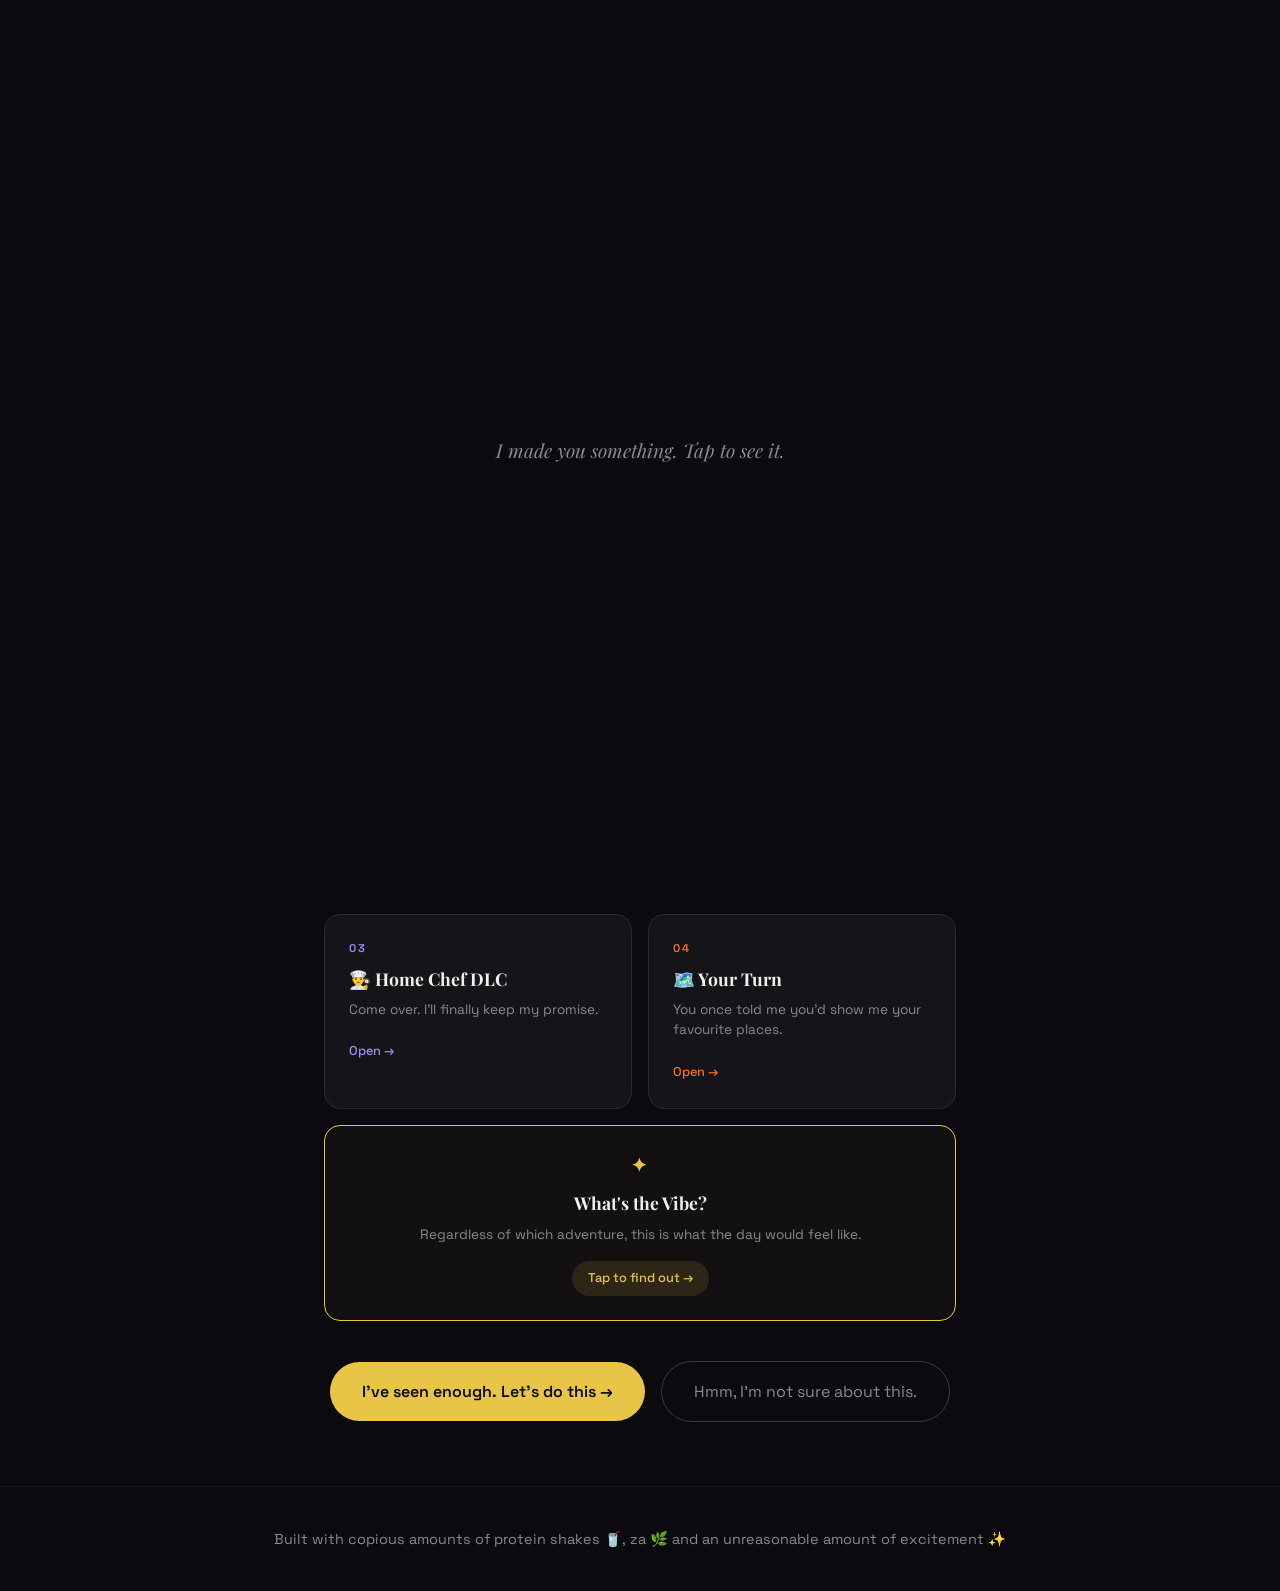
==== index.html @ d559ae9f "IDE changes" ====
<!DOCTYPE html>
<html lang="en">
<head>
    <meta charset="UTF-8">
    <meta name="viewport" content="width=device-width, initial-scale=1.0">
    <title>A Hangout proposal</title>
    <meta property="og:title" content="I made you something.">
    <meta property="og:description" content="Tap to see it.">
    <meta property="og:image" content="https://lets-hangout-mritts.netlify.app/images/gthumbs.png">
    <meta property="og:url" content="https://lets-hangout-mritts.netlify.app">
    <meta property="og:type" content="website">
    <meta name="twitter:card" content="summary_large_image">
    <meta name="twitter:image" content="https://lets-hangout-mritts.netlify.app/images/gthumbs.png">
    <link rel="preconnect" href="https://fonts.googleapis.com">
    <link rel="preconnect" href="https://fonts.gstatic.com" crossorigin>
    <link href="https://fonts.googleapis.com/css2?family=Space+Grotesk:wght@300;400;500;600;700&family=Playfair+Display:ital,wght@0,400;0,600;1,400&family=Caveat:wght@400;500&display=swap" rel="stylesheet">
    <link rel="stylesheet" href="style.css">
</head>
<body>

    <!-- SPLASH (unlocks audio) -->
    <div class="splash" id="splash" onclick="enterSite()">
        <p class="splash-text">I made you something. Tap to see it.</p>
    </div>

    <!-- VINYL SMALL (shows on inner pages) -->
    <div class="vinyl-small" id="vinylSmall">
        <div class="vinyl vinyl-sm" id="vinylSm">
            <div class="vinyl-cover"><img src="images/vinyl2.jpg" alt="Cover"></div>
            <div class="vinyl-hole"></div>
        </div>
        <button class="music-toggle music-toggle-sm" id="musicToggleSm" aria-label="Toggle music">
            <span class="music-icon-sm">♪</span>
        </button>
    </div>

    <!-- AUDIO -->
    <audio id="bgMusic" loop>
        <source src="music/TV_Girl_-_Birds_Don_t_Sing_(mp3.pm).mp3" type="audio/mpeg">
    </audio>

    <!-- HOME PAGE -->
    <section id="home" class="page active">
        <div class="container">
            <div class="vinyl-hero">
                <div class="vinyl vinyl-lg" id="vinylLg">
                    <div class="vinyl-cover"><img src="images/vinyl2.jpg" alt="Cover"></div>
                    <div class="vinyl-hole"></div>
                </div>
                <button class="music-toggle" id="musicToggle" aria-label="Toggle music">
                    <span class="music-icon">♪</span>
                </button>
                <div class="pause-hint">
                    <svg class="pause-hint-arrow" width="28" height="16" viewBox="0 0 28 16" fill="none">
                        <path d="M26 8C20 8 14 6 8 4C5 3 3 2 2 2" stroke="#e8c547" stroke-width="1.2" stroke-linecap="round" fill="none"/>
                        <path d="M5 1L2 2L4 4.5" stroke="#e8c547" stroke-width="1.2" stroke-linecap="round" fill="none"/>
                    </svg>
                    <span class="pause-hint-text">pause</span>
                </div>
            </div>
            <div class="now-playing">
                <span class="song-name">Birds Don't Sing</span>
                <span class="artist-name">TV Girl</span>
            </div>

            <div class="hero-block">
                <p class="greeting">Hi Mritts, 🌷</p>
                <h1 class="hero-title">So... I built you a website instead of<br>sending "wanna hang out?" like a sneaky link.</h1>
                <p class="aside">The backend is AI slop. The frontend(content), however, is engineered by me!</p>
            </div>

            <div class="pick-adventure-wrapper">
                <h2 class="section-title pick-adventure">Pick Your Adventure...</h2>
            </div>

            <div class="cards-grid">
                <div class="card card-1" onclick="showPage('plan1')">
                    <span class="card-number">01</span>
                    <h3 class="card-title">🚗 Road Trip.exe</h3>
                    <p class="card-preview">I'll come pick you up. We disappear from Bangalore for a few hours.</p>
                    <span class="card-cta">Open →</span>
                </div>
                <div class="card card-2" onclick="showPage('plan2')">
                    <span class="card-number">02</span>
                    <h3 class="card-title">🎬 Anthony Bourdain Appreciation Society</h3>
                    <p class="card-preview">I'll introduce you to one of my favourite humans.</p>
                    <span class="card-cta">Open →</span>
                </div>
                <div class="card card-3" onclick="showPage('plan4')">
                    <span class="card-number">03</span>
                    <h3 class="card-title">👨‍🍳 Home Chef DLC</h3>
                    <p class="card-preview">Come over. I'll finally keep my promise.</p>
                    <span class="card-cta">Open →</span>
                </div>
                <div class="card card-4" onclick="showPage('plan3')">
                    <span class="card-number">04</span>
                    <h3 class="card-title">🗺️ Your Turn</h3>
                    <p class="card-preview">You once told me you'd show me your favourite places.</p>
                    <span class="card-cta">Open →</span>
                </div>
                <div class="card card-vibe" onclick="showPage('vibe')">
                    <span class="card-number">✦</span>
                    <h3 class="card-title">What's the Vibe?</h3>
                    <p class="card-preview">Regardless of which adventure, this is what the day would feel like.</p>
                    <span class="card-cta vibe-cta">Tap to find out →</span>
                </div>
            </div>

            <div class="plans-footer">
                <div class="btn-primary" onclick="showPage('final')">I've seen enough. Let's do this →</div>
                <div class="btn-secondary" onclick="showPage('decline')">Hmm, I'm not sure about this.</div>
            </div>
        </div>
    </section>

    <!-- PLAN 1: ROAD TRIP -->
    <section id="plan1" class="page plan-detail theme-road">
        <div class="container">
            <span class="plan-number">Option 01</span>
            <h2 class="plan-title">Road Trip.exe</h2>
            <div class="plan-hero-img">
                <img src="images/options/roadtrip.avif" alt="Road trip vibes">
            </div>
            <div class="plan-content">
                <h4>The Agenda</h4>
                <p class="plan-lead">I'll come pick you up either by a car or bike (your choice) 🏍️</p>
                <p>We disappear from Bangalore for a few hours, find an unnecessarily beautiful road, eat somewhere we've never been, chase a sunset 🌅, probably get lost once, and pretend that was part of the plan.</p>
                
                <h4>Possible Destinations</h4>
                <ul class="destinations">
                    <li>⛰️ Skandagiri foothills</li>
                    <li>🏔️ Kaiwara Hills</li>
                    <li>💧 Chunchi Falls</li>
                    <li>🌄 Savandurga viewpoints</li>
                    <li>🪨 Antaragange</li>
                    <li>🌳 BR Hills (longer drive)</li>
                    <li>🛤️ Mekedatu side roads <span class="note">(depending on conditions)</span></li>
                </ul>

                <div class="objective">
                    <h4>Objective</h4>
                    <p>Less planning.<br>Windows down, you be the DJ🎵. Make me listen a song and tell me why do you like it.</p>
                </div>
            </div>
            <div class="plan-actions">
                <div class="btn-primary" onclick="goBack()">← Back to plans</div>
                <div class="btn-primary" onclick="selectOption('plan1')">This one sounds good →</div>
            </div>
        </div>
    </section>

    <!-- PLAN 2: BOURDAIN -->
    <section id="plan2" class="page plan-detail theme-bourdain">
        <div class="container">
            <span class="plan-number">Option 02</span>
            <h2 class="plan-title">Anthony Bourdain Appreciation Society</h2>
            <div class="plan-hero-img img-bottom">
                <img src="images/options/tony.jpeg" alt="Anthony Bourdain">
            </div>
            <div class="plan-content">
                <h4>The Agenda</h4>
                <p class="plan-lead">I'll introduce you to one of my favourite humans. 📺</p>
                <p>We'll watch Tony together, I'll probably mansplain why Anthony Bourdain changed the way I think about travel, food and people, and afterwards we'll continue the conversation over lunch.</p>
                <p>If you're feeling adventurous, we attempt the greatest Indiranagar beer run. 🍺</p>
                <p>If beer isn't your thing, coffee works. ☕</p>

                <div class="objective">
                    <h4>Objective</h4>
                    <p>Let's write a letterbox review after watching the movie. 🤝</p>
                </div>
            </div>
            <div class="plan-actions">
                <div class="btn-primary" onclick="goBack()">← Back to plans</div>
                <div class="btn-primary" onclick="selectOption('plan2')">This one sounds good →</div>
            </div>
        </div>
    </section>

    <!-- PLAN 3: YOUR TURN -->
    <section id="plan3" class="page plan-detail theme-yourturn">
        <div class="container">
            <span class="plan-number">Option 04</span>
            <h2 class="plan-title">Your Turn</h2>
            <div class="plan-content">
                <h4>The Agenda</h4>
                <p class="plan-lead">You once told me you'd show me your favourite places.</p>
                <ul class="destinations">
                    <li>🌊 Hesaraghatta lake, I'd love to explore it with you!</li>
                    <li>🥞 Jayanagar, the breakfast place you mentioned which I forgot...</li>
                    <li>🏪 Malleswaram niche places?</li>
                    <li>🍛 JP Nagar food scenes!</li>
                </ul>
                <p>I'm holding you to that promise.</p>

                <h4>Bonus Objective 👗</h4>
                <p>We walk into random clothing stores and pick one outfit for each other 👕👗.</p>
                <div class="objective">
                    <h4>Objective</h4>
                    <p>Yours to decide. 🫵</p>
                </div>
            </div>
            <div class="plan-actions">
                <div class="btn-primary" onclick="goBack()">← Back to plans</div>
                <div class="btn-primary" onclick="selectOption('plan3')">This one sounds good →</div>
            </div>
        </div>
    </section>

    <!-- PLAN 4: HOME CHEF -->
    <section id="plan4" class="page plan-detail theme-homechef">
        <div class="container">
            <span class="plan-number">Option 03</span>
            <h2 class="plan-title">Home Chef DLC</h2>
            <div class="plan-content">
                <h4>The Agenda</h4>
                <p class="plan-lead">Come over. 🏠</p>
                <p>I'll finally keep my promise and cook you a fish dish, obviously Bengali style. 🐟</p>
                <div class="plan-inline-img">
                    <img src="images/options/home chef.jpg" alt="Home cooking vibes">
                </div>
                <p>We can:</p>
                <ul class="destinations">
                    <li>📱 Watch YouTube together</li>
                    <li>🎬 Watch a movie</li>
                    <li>🚶 Go for a walk around Indiranagar</li>
                    <li>🛋️ Or do absolutely nothing</li>
                </ul>
                <p>Somehow doing nothing is nicer too.</p>

                <div class="objective">
                    <h4>Objective</h4>
                    <p>Good food.<br>Zero pressure.</p>
                </div>
            </div>
            <div class="plan-actions">
                <div class="btn-primary" onclick="goBack()">← Back to plans</div>
                <div class="btn-primary" onclick="selectOption('plan4')">This one sounds good →</div>
            </div>
        </div>
    </section>

    <!-- VIBE PAGE -->
    <section id="vibe" class="page plan-detail theme-vibe">
        <div class="container">
            <span class="plan-number">✦</span>
            <h2 class="plan-title">What's the Vibe?</h2>
            <div class="plan-content">
                <p class="plan-lead">Regardless of which adventure, this is what the day would feel like.</p>
                
                <ul class="vibe-list">
                    <li>Sitting quietly in a park without feeling the need to constantly talk.</li>
                    <li>Nudging each other's shoes while sitting on a bench.
                        <div class="vibe-img"><img src="images/vibes/feet nudging.jpg" alt="Nudging shoes"></div>
                    </li>
                    <li>Taking cute photos together.
                        <div class="vibe-img"><img src="images/vibes/cute pic.jpg" alt="Candid moments"></div>
                    </li>
                    <li>Catching up on everything we've missed.</li>
                    <li>Petting random cats and dogs we meet on the street.
                        <div class="vibe-img"><img src="images/vibes/cat.jpg" alt="Ginger cat"></div>
                    </li>
                    <li>Going into random bookstores or record stores "just for five minutes" and staying longer.</li>
                    <li>You can talk to me about your dissertation.</li>
                    <li>You get flowers for sure!
                        <div class="vibe-img"><img src="images/vibes/flowers.jpg" alt="Flowers"></div>
                    </li>
                </ul>
            </div>
            <div class="plan-actions">
                <div class="btn-primary" onclick="goBack()">← Back to plans</div>
                <div class="btn-primary" onclick="showPage('final')">I'm ready to decide →</div>
            </div>
        </div>
    </section>

    <!-- FINAL CTA -->
    <section id="final" class="page">
        <div class="container center-content">
            <h2 class="section-title">So... what do you say?</h2>
            <div class="final-buttons">
                <div class="btn-primary btn-accept" onclick="showPage('accept')">I'm in.</div>
                <div class="btn-secondary" onclick="showPage('decline')">Hmm... not sure.</div>
            </div>
            <div class="btn-back-link" onclick="goBack()">← Back to plans</div>
        </div>
    </section>

    <!-- ACCEPT PAGE -->
    <section id="accept" class="page">
        <div class="container center-content">
            <div class="accept-animation">
                <span class="confetti-emoji">🎉</span>
            </div>
            <h2 class="accept-title" id="acceptTitle">You just made my week.</h2>
            <div class="accept-body">
                <p id="acceptIntro">Personally, I'd be super happy to just share a chai and sutta break with you. But since we're here...</p>
                <div class="accept-img" id="acceptImg" style="display:none;">
                    <img id="acceptImgSrc" src="" alt="">
                </div>
                
                <div class="dropdown-wrapper" id="dropdownWrapper">
                    <label for="planSelect" class="dropdown-label">Pick the one that excites you most:</label>
                    <select id="planSelect" class="plan-dropdown">
                        <option value="" disabled selected>Choose an adventure...</option>
                        <option value="plan1">Road Trip.exe</option>
                        <option value="plan2">Anthony Bourdain Appreciation Society</option>
                        <option value="plan3">Your Turn</option>
                        <option value="plan4">Home Chef DLC</option>
                    </select>
                </div>

                <div class="accept-confirm" id="acceptConfirm" style="display:none;">
                    <p>Now just send me a message wherever you're comfortable: Instagram, WhatsApp, carrier pigeon, anything works.</p>
                    <a href="#" id="waBtn" class="btn-whatsapp" style="display:none;" target="_blank"><svg width="18" height="18" viewBox="0 0 24 24" fill="white" style="vertical-align: middle; margin-right: 6px;"><path d="M17.472 14.382c-.297-.149-1.758-.867-2.03-.967-.273-.099-.471-.148-.67.15-.197.297-.767.966-.94 1.164-.173.199-.347.223-.644.075-.297-.15-1.255-.463-2.39-1.475-.883-.788-1.48-1.761-1.653-2.059-.173-.297-.018-.458.13-.606.134-.133.298-.347.446-.52.149-.174.198-.298.298-.497.099-.198.05-.371-.025-.52-.075-.149-.669-1.612-.916-2.207-.242-.579-.487-.5-.669-.51-.173-.008-.371-.01-.57-.01-.198 0-.52.074-.792.372-.272.297-1.04 1.016-1.04 2.479 0 1.462 1.065 2.875 1.213 3.074.149.198 2.096 3.2 5.077 4.487.709.306 1.262.489 1.694.625.712.227 1.36.195 1.871.118.571-.085 1.758-.719 2.006-1.413.248-.694.248-1.289.173-1.413-.074-.124-.272-.198-.57-.347m-5.421 7.403h-.004a9.87 9.87 0 01-5.031-1.378l-.361-.214-3.741.982.998-3.648-.235-.374a9.86 9.86 0 01-1.51-5.26c.001-5.45 4.436-9.884 9.888-9.884 2.64 0 5.122 1.03 6.988 2.898a9.825 9.825 0 012.893 6.994c-.003 5.45-4.437 9.884-9.885 9.884m8.413-18.297A11.815 11.815 0 0012.05 0C5.495 0 .16 5.335.157 11.892c0 2.096.547 4.142 1.588 5.945L.057 24l6.305-1.654a11.882 11.882 0 005.683 1.448h.005c6.554 0 11.89-5.335 11.893-11.893a11.821 11.821 0 00-3.48-8.413z"/></svg>Send me a message →</a>
                    <p class="date-note">Available for you anytime, anywhere 🫶 — except August 14–24... future me will be outside the country in between rice fields and mountains. 🌾⛰️</p>
                </div>
            </div>
            <div class="btn-back-link" id="backBtn" onclick="goBack()">← Back</div>
        </div>
    </section>

    <!-- DECLINE PAGE -->
    <section id="decline" class="page">
        <div class="container center-content">
            <h2 class="decline-title">Wait...</h2>
            <p class="decline-subtitle">Are you absolutely sure 🥹👉🏽👈🏽 ?</p>
            
            <p class="decline-text">This is who you are saying "no" to, btw. 🥺</p>
            
            <p class="decline-arrow">↓</p>
            
            <div class="baby-photo-placeholder">
                <div class="photo-frame">
                    <img src="images/personal/IMG_20260806_191022_727.jpg" alt="Little Kavin">
                </div>
            </div>
            
            <p class="decline-text">He'd be mildly disappointed.</p>
            
            <div class="btn-primary" onclick="goBack()" style="margin-top: 1.5rem;">Maybe I clicked the wrong button</div>
        </div>
    </section>

    <!-- FOOTER -->
    <footer class="site-footer">
        <p>Built with copious amounts of protein shakes 🥤, za 🌿 and an unreasonable amount of excitement ✨</p>
    </footer>

    <script src="script.js"></script>
</body>
</html>
---- style.css ----
/* ===== RESET & BASE ===== */
*, *::before, *::after {
    margin: 0;
    padding: 0;
    box-sizing: border-box;
}

:root {
    --bg: #0a0a0f;
    --bg-card: #141419;
    --bg-card-hover: #1c1c24;
    --text: #f0efe9;
    --text-muted: #8a8a8a;
    --accent: #e8c547;
    --accent-soft: #e8c54720;
    --accept-green: #4ecdc4;
    --decline-red: #ff6b6b;
    --radius: 16px;
    --radius-sm: 8px;
    --transition: 0.3s cubic-bezier(0.4, 0, 0.2, 1);
    --font-body: 'Space Grotesk', sans-serif;
    --font-display: 'Playfair Display', serif;
}

html {
    scroll-behavior: smooth;
}

body {
    font-family: var(--font-body);
    background: var(--bg);
    color: var(--text);
    line-height: 1.7;
    overflow-x: hidden;
    min-height: 100vh;
}

/* ===== SPLASH SCREEN ===== */
.splash {
    position: fixed;
    inset: 0;
    background: var(--bg);
    z-index: 99999;
    display: flex;
    align-items: center;
    justify-content: center;
    cursor: pointer;
    transition: opacity 0.5s ease;
}

.splash.hidden {
    opacity: 0;
    pointer-events: none;
}

.splash-text {
    font-family: var(--font-display);
    font-size: 1.2rem;
    color: var(--text-muted);
    font-style: italic;
    animation: pulse 2s ease-in-out infinite;
}

@keyframes pulse {
    0%, 100% { opacity: 0.5; }
    50% { opacity: 1; }
}

/* ===== LAYOUT ===== */
.container {
    max-width: 680px;
    margin: 0 auto;
    padding: 2rem 1.5rem;
}

.center-content {
    display: flex;
    flex-direction: column;
    align-items: center;
    justify-content: center;
    text-align: center;
    min-height: 85vh;
}

/* ===== PAGES ===== */
.page {
    display: none;
    animation: fadeIn 0.4s ease;
}

.page.active {
    display: block;
}

@keyframes fadeIn {
    from { opacity: 0; transform: translateY(16px); }
    to { opacity: 1; transform: translateY(0); }
}

/* ===== VINYL — LARGE (hero) ===== */
.vinyl-hero {
    position: relative;
    display: flex;
    align-items: center;
    justify-content: center;
    margin-bottom: 0.2rem;
    padding-top: 2rem;
}

.vinyl {
    border-radius: 50%;
    position: relative;
    animation: spin 8s linear infinite;
    display: flex;
    align-items: center;
    justify-content: center;
    overflow: hidden;
    background: radial-gradient(
        circle,
        #111 0%,
        #1a1a1a 20%,
        #222 21%,
        #1a1a1a 22%,
        #222 40%,
        #1a1a1a 41%,
        #222 42%,
        transparent 43%
    );
}

/* Vinyl grooves overlay */
.vinyl::before {
    content: '';
    position: absolute;
    inset: 0;
    border-radius: 50%;
    background: repeating-radial-gradient(
        circle at center,
        transparent 0px,
        transparent 2px,
        rgba(255,255,255,0.03) 3px,
        transparent 4px
    );
    z-index: 3;
    pointer-events: none;
}

/* Shine/reflection */
.vinyl::after {
    content: '';
    position: absolute;
    inset: 0;
    border-radius: 50%;
    background: linear-gradient(
        135deg,
        rgba(255,255,255,0.08) 0%,
        transparent 40%,
        transparent 60%,
        rgba(255,255,255,0.05) 100%
    );
    z-index: 4;
    pointer-events: none;
}

.vinyl-cover {
    position: absolute;
    top: 50%;
    left: 50%;
    transform: translate(-50%, -50%);
    border-radius: 50%;
    overflow: hidden;
    z-index: 2;
}

.vinyl-cover img {
    width: 100%;
    height: 100%;
    object-fit: cover;
}

/* Center hole */
.vinyl-hole {
    width: 12px;
    height: 12px;
    border-radius: 50%;
    background: var(--bg);
    z-index: 5;
    position: relative;
    border: 2px solid #333;
}

/* Large vinyl */
.vinyl-lg {
    width: 140px;
    height: 140px;
    box-shadow: 
        0 0 0 3px #1a1a1a,
        0 0 30px rgba(0,0,0,0.5),
        0 0 60px rgba(232, 197, 71, 0.05);
}

.vinyl-lg .vinyl-cover {
    width: 60%;
    height: 60%;
}

.vinyl-lg .vinyl-hole {
    width: 14px;
    height: 14px;
}

.vinyl-text {
    font-size: 0.5rem;
    font-weight: 700;
    color: var(--bg);
    letter-spacing: 1px;
}

.vinyl.paused {
    animation-play-state: paused;
}

@keyframes spin {
    from { transform: rotate(0deg); }
    to { transform: rotate(360deg); }
}

.music-toggle {
    position: absolute;
    bottom: 0;
    right: calc(50% - 85px);
    width: 36px;
    height: 36px;
    border-radius: 50%;
    background: var(--bg-card);
    border: 2px solid var(--accent);
    color: var(--accent);
    font-size: 0.9rem;
    cursor: pointer;
    transition: var(--transition);
    display: flex;
    align-items: center;
    justify-content: center;
}

.music-toggle:hover {
    background: var(--accent);
    color: var(--bg);
    transform: scale(1.1);
}

/* ===== PAUSE HINT (curvy arrow) ===== */
.pause-hint {
    position: absolute;
    bottom: -10px;
    right: calc(50% - 148px);
    display: flex;
    align-items: center;
    gap: 3px;
    transform: scale(1.15);
}

.pause-hint-arrow {
    opacity: 0.7;
    transform: rotate(10deg);
}

.pause-hint-text {
    font-family: 'Caveat', cursive;
    font-size: 0.9rem;
    color: var(--accent);
    opacity: 0.7;
}

/* ===== NOW PLAYING ===== */
.now-playing {
    text-align: center;
    margin-top: 0.3rem;
    margin-bottom: 1.5rem;
}

.now-playing .song-name {
    font-size: 0.8rem;
    color: var(--text);
    font-weight: 500;
}

.now-playing .artist-name {
    font-size: 0.8rem;
    color: var(--text-muted);
}

.now-playing .song-name::after {
    content: ' · ';
    color: var(--text-muted);
}

/* ===== VINYL — SMALL (inner pages) ===== */
.vinyl-small {
    position: fixed;
    top: 1rem;
    right: 1rem;
    z-index: 10000;
    display: none;
    align-items: center;
    gap: 0.5rem;
}

.vinyl-small.visible {
    display: flex;
}

.vinyl-sm {
    width: 44px;
    height: 44px;
}

.vinyl-sm .vinyl-cover {
    width: 55%;
    height: 55%;
}

.vinyl-sm .vinyl-hole {
    width: 8px;
    height: 8px;
}

.vinyl-text-sm {
    font-size: 0.22rem;
}

.music-toggle-sm {
    width: 32px;
    height: 32px;
    border-radius: 50%;
    background: var(--bg-card);
    border: 2px solid var(--accent);
    color: var(--accent);
    font-size: 0.85rem;
    cursor: pointer;
    transition: var(--transition);
    display: flex;
    align-items: center;
    justify-content: center;
}

.music-toggle-sm:hover {
    background: var(--accent);
    color: var(--bg);
    transform: scale(1.1);
}

/* ===== HERO BLOCK ===== */
.hero-block {
    text-align: center;
    padding-bottom: 2.5rem;
}

.greeting {
    font-family: var(--font-display);
    font-size: clamp(1.8rem, 5vw, 2.5rem);
    font-style: italic;
    color: var(--accent);
    margin-bottom: 1.5rem;
}

.hero-title {
    font-family: var(--font-display);
    font-size: clamp(1.4rem, 5vw, 2.2rem);
    font-weight: 400;
    line-height: 1.4;
    margin-bottom: 1.5rem;
    color: var(--text);
}

.aside {
    color: var(--text-muted);
    font-size: 0.95rem;
    font-style: italic;
    line-height: 1.6;
}

/* ===== "PICK YOUR ADVENTURE" ===== */
.pick-adventure-wrapper {
    text-align: center;
    margin-bottom: 2rem;
}

.pick-adventure {
    font-family: var(--font-display);
    font-size: clamp(1.6rem, 4vw, 2.2rem);
    text-align: center;
    color: var(--accent);
    margin-bottom: 0;
}

/* ===== CARDS ===== */
.cards-grid {
    display: grid;
    grid-template-columns: 1fr 1fr;
    gap: 1rem;
}

.card {
    background: var(--bg-card);
    border: 1px solid #2a2a35;
    border-radius: var(--radius);
    padding: 1.5rem;
    cursor: pointer;
    transition: var(--transition);
    position: relative;
    overflow: hidden;
    text-decoration: none;
    color: var(--text);
    display: block;
}

.card::before {
    content: '';
    position: absolute;
    top: 0;
    left: 0;
    width: 100%;
    height: 3px;
    transform: scaleX(0);
    transform-origin: left;
    transition: transform 0.4s ease;
}

.card:hover {
    transform: translateY(-3px);
    box-shadow: 0 16px 32px rgba(0, 0, 0, 0.3);
}

.card:hover::before {
    transform: scaleX(1);
}

/* Card color themes */
.card-1::before { background: #ff6b6b; }
.card-1:hover { border-color: #ff6b6b; }
.card-1 .card-number, .card-1 .card-cta { color: #ff6b6b; }

.card-2::before { background: #4ecdc4; }
.card-2:hover { border-color: #4ecdc4; }
.card-2 .card-number, .card-2 .card-cta { color: #4ecdc4; }

.card-3::before { background: #a78bfa; }
.card-3:hover { border-color: #a78bfa; }
.card-3 .card-number, .card-3 .card-cta { color: #a78bfa; }

.card-4::before { background: #f97316; }
.card-4:hover { border-color: #f97316; }
.card-4 .card-number, .card-4 .card-cta { color: #f97316; }

.card-vibe {
    grid-column: 1 / -1;
    text-align: center;
    border: 1.5px solid var(--accent);
    background: rgba(232, 197, 71, 0.03);
}
.card-vibe::before { background: var(--accent); }
.card-vibe:hover { border-color: var(--accent); background: rgba(232, 197, 71, 0.07); }
.card-vibe .card-number { font-size: 1.2rem; color: var(--accent); }
.card-vibe .card-cta { color: var(--accent); }

.vibe-cta {
    display: inline-block;
    background: rgba(232, 197, 71, 0.12);
    padding: 0.4rem 1rem;
    border-radius: 20px;
    font-weight: 500;
    animation: vibeNudge 2s ease-in-out infinite;
}

@keyframes vibeNudge {
    0%, 100% { transform: translateX(0); }
    50% { transform: translateX(4px); }
}

.card-number {
    font-size: 0.7rem;
    font-weight: 600;
    letter-spacing: 2px;
    text-transform: uppercase;
    margin-bottom: 0.6rem;
    display: block;
}

.card-title {
    font-family: var(--font-display);
    font-size: 1.1rem;
    margin-bottom: 0.6rem;
    line-height: 1.3;
}

.card-preview {
    font-size: 0.85rem;
    color: var(--text-muted);
    margin-bottom: 1rem;
    line-height: 1.5;
}

.card-cta {
    font-size: 0.8rem;
    font-weight: 500;
    transition: var(--transition);
}

.card:hover .card-cta {
    letter-spacing: 1px;
}

/* ===== PLANS FOOTER ===== */
.plans-footer {
    display: flex;
    align-items: center;
    justify-content: center;
    gap: 1rem;
    margin-top: 2.5rem;
    flex-wrap: wrap;
}

/* ===== BUTTONS ===== */
.btn-primary {
    background: var(--accent);
    color: var(--bg);
    border: none;
    padding: 1rem 2rem;
    border-radius: 50px;
    font-family: var(--font-body);
    font-size: 1rem;
    font-weight: 600;
    cursor: pointer;
    transition: var(--transition);
    white-space: nowrap;
    text-decoration: none;
    display: inline-block;
}

.btn-primary:hover {
    transform: translateY(-2px);
    box-shadow: 0 10px 30px rgba(232, 197, 71, 0.25);
}

.btn-secondary {
    background: transparent;
    color: var(--text-muted);
    border: 1px solid #3a3a45;
    padding: 1rem 2rem;
    border-radius: 50px;
    font-family: var(--font-body);
    font-size: 1rem;
    cursor: pointer;
    transition: var(--transition);
    white-space: nowrap;
    text-decoration: none;
    display: inline-block;
}

.btn-secondary:hover {
    border-color: var(--text);
    color: var(--text);
}

.btn-accept {
    background: var(--accept-green);
}

.btn-accept:hover {
    box-shadow: 0 10px 30px rgba(78, 205, 196, 0.25);
}

.btn-back-link {
    background: none;
    border: none;
    color: var(--text-muted);
    font-family: var(--font-body);
    font-size: 0.9rem;
    cursor: pointer;
    margin-top: 2rem;
    transition: var(--transition);
    text-decoration: none;
    display: inline-block;
}

.btn-back-link:hover {
    color: var(--accent);
}

/* ===== PLAN DETAIL PAGES ===== */
.plan-detail {
    min-height: 100vh;
    padding: 2rem 0;
}

.plan-detail .container {
    padding-top: 3rem;
    padding-bottom: 4rem;
}

.plan-hero-img {
    width: 100%;
    height: 200px;
    border-radius: var(--radius);
    overflow: hidden;
    margin-bottom: 2rem;
}

.plan-hero-img img {
    width: 100%;
    height: 100%;
    object-fit: cover;
}

.plan-hero-img.img-bottom img {
    object-position: bottom;
}

.plan-hero-img.img-portrait {
    height: 360px;
    max-width: 260px;
    margin-left: auto;
    margin-right: auto;
}

/* ===== PLAN INLINE IMAGE (square, between text) ===== */
.plan-inline-img {
    width: 220px;
    height: 220px;
    border-radius: var(--radius);
    overflow: hidden;
    margin: 1.5rem 0;
}

.plan-inline-img img {
    width: 100%;
    height: 100%;
    object-fit: cover;
}

/* ===== VIBE INLINE IMAGES ===== */
.vibe-img {
    margin-top: 0.8rem;
    border-radius: var(--radius-sm);
    overflow: hidden;
    width: 180px;
    height: 180px;
}

.vibe-img img {
    width: 100%;
    height: 100%;
    object-fit: cover;
    border-radius: var(--radius-sm);
    display: block;
}

.plan-number {
    font-size: 0.8rem;
    font-weight: 600;
    letter-spacing: 3px;
    text-transform: uppercase;
    display: block;
    margin-bottom: 0.8rem;
}

.plan-title {
    font-family: var(--font-display);
    font-size: clamp(1.6rem, 4vw, 2.5rem);
    margin-bottom: 2rem;
    line-height: 1.2;
}

.plan-content {
    margin-bottom: 2.5rem;
}

.plan-content p {
    margin-bottom: 1.1rem;
    font-size: 1rem;
}

.plan-lead {
    font-size: 1.1rem !important;
    font-weight: 500;
}

.plan-content h4 {
    font-size: 0.8rem;
    text-transform: uppercase;
    letter-spacing: 2px;
    margin-top: 2rem;
    margin-bottom: 1rem;
}

/* Plan theme colors */
.theme-road .plan-number,
.theme-road .plan-lead,
.theme-road .plan-content h4,
.theme-road .objective { border-left-color: #ff6b6b; }
.theme-road .plan-number { color: #ff6b6b; }
.theme-road .plan-lead { color: #ff6b6b; }
.theme-road .plan-content h4 { color: #ff6b6b; }
.theme-road .destinations li::before { color: #ff6b6b; }

.theme-bourdain .plan-number,
.theme-bourdain .plan-lead,
.theme-bourdain .plan-content h4,
.theme-bourdain .objective { border-left-color: #4ecdc4; }
.theme-bourdain .plan-number { color: #4ecdc4; }
.theme-bourdain .plan-lead { color: #4ecdc4; }
.theme-bourdain .plan-content h4 { color: #4ecdc4; }

.theme-yourturn .plan-number,
.theme-yourturn .plan-lead,
.theme-yourturn .plan-content h4,
.theme-yourturn .objective { border-left-color: #a78bfa; }
.theme-yourturn .plan-number { color: #a78bfa; }
.theme-yourturn .plan-lead { color: #a78bfa; }
.theme-yourturn .plan-content h4 { color: #a78bfa; }

.theme-homechef .plan-number,
.theme-homechef .plan-lead,
.theme-homechef .plan-content h4,
.theme-homechef .objective { border-left-color: #f97316; }
.theme-homechef .plan-number { color: #f97316; }
.theme-homechef .plan-lead { color: #f97316; }
.theme-homechef .plan-content h4 { color: #f97316; }

.theme-vibe .plan-number,
.theme-vibe .plan-lead,
.theme-vibe .plan-content h4,
.theme-vibe .objective { border-left-color: var(--accent); }
.theme-vibe .plan-number { color: var(--accent); }
.theme-vibe .plan-lead { color: var(--accent); }
.theme-vibe .plan-content h4 { color: var(--accent); }
.theme-vibe .vibe-list li::before { color: var(--accent); }

.destinations {
    list-style: none;
    padding-left: 0;
    margin-bottom: 1.5rem;
}

.destinations li {
    padding: 0.4rem 0;
    padding-left: 1.5rem;
    position: relative;
    color: var(--text-muted);
    font-size: 0.95rem;
}

.destinations li::before {
    content: '→';
    position: absolute;
    left: 0;
}

.destinations .note {
    font-size: 0.8rem;
    color: var(--text-muted);
    font-style: italic;
}

/* ===== VIBE LIST ===== */
.vibe-list {
    list-style: none;
    padding-left: 0;
    margin: 1.5rem 0;
}

.vibe-list li {
    padding: 0.8rem 0;
    padding-left: 1.8rem;
    position: relative;
    color: var(--text);
    font-size: 1rem;
    border-bottom: 1px solid #1a1a25;
    line-height: 1.6;
}

.vibe-list li:last-child {
    border-bottom: none;
}

.vibe-list li::before {
    content: '·';
    position: absolute;
    left: 0;
    font-size: 1.5rem;
    line-height: 1.2;
}

/* ===== OBJECTIVE BOX ===== */
.objective {
    background: var(--bg-card);
    border-left: 3px solid var(--accent);
    border-radius: 0 var(--radius-sm) var(--radius-sm) 0;
    padding: 1.2rem 1.5rem;
    margin-top: 2rem;
}

.objective h4 {
    margin-top: 0 !important;
}

.objective p {
    margin-bottom: 0 !important;
    color: var(--text-muted);
}

/* ===== PLAN ACTIONS ===== */
.plan-actions {
    display: flex;
    align-items: center;
    gap: 1rem;
    flex-wrap: wrap;
}

/* ===== FINAL CTA ===== */
#final {
    min-height: 100vh;
}

.final-buttons {
    display: flex;
    gap: 1rem;
    flex-wrap: wrap;
    justify-content: center;
    margin-bottom: 1rem;
}

/* ===== ACCEPT PAGE ===== */
#accept {
    min-height: 100vh;
}

.accept-animation {
    font-size: 3rem;
    margin-bottom: 1.5rem;
    animation: pop 0.5s ease;
}

@keyframes pop {
    0% { transform: scale(0); }
    50% { transform: scale(1.3); }
    100% { transform: scale(1); }
}

.accept-title {
    font-family: var(--font-display);
    font-size: clamp(2rem, 5vw, 3rem);
    color: var(--accept-green);
    margin-bottom: 1.5rem;
}

.accept-body {
    max-width: 460px;
    text-align: center;
}

.accept-body p {
    font-size: 1.05rem;
    margin-bottom: 1.2rem;
    line-height: 1.7;
}

.accept-img {
    width: 100%;
    max-width: 300px;
    height: 140px;
    border-radius: var(--radius);
    overflow: hidden;
    margin: 1.2rem auto;
}

.accept-img img {
    width: 100%;
    height: 100%;
    object-fit: cover;
    object-position: center 25%;
}

/* ===== DROPDOWN ===== */
.dropdown-wrapper {
    margin: 2rem 0;
}

.dropdown-label {
    display: block;
    font-size: 0.9rem;
    color: var(--text-muted);
    margin-bottom: 0.8rem;
}

.plan-dropdown {
    width: 100%;
    max-width: 320px;
    padding: 0.9rem 1.2rem;
    border-radius: var(--radius-sm);
    border: 1px solid #3a3a45;
    background: var(--bg-card);
    color: var(--text);
    font-family: var(--font-body);
    font-size: 1rem;
    cursor: pointer;
    transition: var(--transition);
    appearance: none;
    background-image: url("data:image/svg+xml,%3Csvg xmlns='http://www.w3.org/2000/svg' width='12' height='12' fill='%238a8a8a' viewBox='0 0 16 16'%3E%3Cpath d='M8 11L3 6h10l-5 5z'/%3E%3C/svg%3E");
    background-repeat: no-repeat;
    background-position: right 1rem center;
}

.plan-dropdown:focus {
    outline: none;
    border-color: var(--accent);
    box-shadow: 0 0 0 2px var(--accent-soft);
}

.plan-dropdown option {
    background: var(--bg-card);
    color: var(--text);
}

/* ===== ACCEPT CONFIRM ===== */
.accept-confirm {
    margin-top: 2rem;
    padding-top: 1.5rem;
    border-top: 1px solid #1a1a25;
}

.accept-confirm p {
    font-size: 1rem;
    margin-bottom: 1rem;
    color: var(--text);
}

.btn-whatsapp {
    display: inline-block;
    background: #25D366;
    color: #fff;
    text-decoration: none;
    padding: 0.9rem 2rem;
    border-radius: 50px;
    font-family: var(--font-body);
    font-size: 0.95rem;
    font-weight: 600;
    margin: 1.5rem 0;
    transition: var(--transition);
}

.btn-whatsapp:hover {
    transform: translateY(-2px);
    box-shadow: 0 10px 25px rgba(37, 211, 102, 0.3);
}

.date-note {
    color: var(--text-muted);
    font-size: 0.85rem !important;
    font-style: italic;
    margin-top: 1rem !important;
}

/* ===== DECLINE PAGE ===== */
#decline {
    min-height: 100vh;
}

.decline-title {
    font-family: var(--font-display);
    font-size: clamp(2.5rem, 6vw, 3.5rem);
    margin-bottom: 0.3rem;
}

.decline-subtitle {
    font-size: clamp(1.3rem, 3vw, 1.6rem);
    color: var(--text-muted);
    margin-bottom: 0.5rem;
    font-weight: 500;
}

.baby-photo-placeholder {
    margin: 0.3rem 0;
}

.photo-frame {
    width: 240px;
    height: 290px;
    border: 3px solid var(--accent);
    border-radius: var(--radius);
    display: flex;
    align-items: center;
    justify-content: center;
    margin: 0 auto;
    background: var(--bg-card);
    transition: var(--transition);
    overflow: hidden;
}

.photo-frame img {
    width: 100%;
    height: 100%;
    object-fit: cover;
    border-radius: calc(var(--radius) - 3px);
}

.photo-frame:hover {
    box-shadow: 0 0 25px rgba(232, 197, 71, 0.15);
}

.decline-text {
    font-size: 1.1rem;
    margin: 0.3rem 0;
    color: var(--text-muted);
    line-height: 1.6;
}

.decline-arrow {
    font-size: 2rem;
    color: var(--accent);
    margin: 0.2rem 0;
    animation: bounceDown 1.5s ease-in-out infinite;
}

@keyframes bounceDown {
    0%, 100% { transform: translateY(0); }
    50% { transform: translateY(8px); }
}

/* ===== FOOTER ===== */
.site-footer {
    text-align: center;
    padding: 2.5rem 1.5rem;
    color: var(--text-muted);
    font-size: 0.9rem;
    border-top: 1px solid #1a1a25;
    margin-top: 2rem;
}

/* ===== RESPONSIVE ===== */
@media (max-width: 600px) {
    .vinyl-small {
        top: 0.8rem;
        right: 0.8rem;
    }

    .vinyl-sm {
        width: 32px;
        height: 32px;
    }

    .vinyl-label-sm {
        width: 12px;
        height: 12px;
    }

    .music-toggle-sm {
        width: 24px;
        height: 24px;
        font-size: 0.65rem;
    }

    .vinyl-lg {
        width: 100px;
        height: 100px;
    }

    .vinyl-label-lg {
        width: 34px;
        height: 34px;
    }

    .music-toggle {
        right: calc(50% - 68px);
        width: 30px;
        height: 30px;
        font-size: 0.8rem;
    }

    .cards-grid {
        grid-template-columns: 1fr;
        gap: 0.8rem;
    }

    .card-vibe {
        grid-column: auto;
    }

    .container {
        padding: 1.5rem 1rem;
    }

    .hero-block {
        padding-bottom: 2rem;
    }

    .hero-title {
        font-size: 1.2rem;
    }

    .hero-content p {
        font-size: 0.95rem;
    }

    .greeting {
        font-size: 1.8rem;
    }

    .card {
        padding: 1.3rem;
    }

    .card-title {
        font-size: 1rem;
    }

    .card-preview {
        font-size: 0.82rem;
    }

    .plans-footer {
        flex-direction: column;
        gap: 0.8rem;
    }

    .plans-footer .btn-primary,
    .plans-footer .btn-secondary {
        width: 100%;
        text-align: center;
    }

    .plan-actions {
        flex-direction: column;
        align-items: stretch;
    }

    .plan-actions .btn-primary {
        text-align: center;
    }

    .final-buttons {
        flex-direction: column;
        align-items: center;
        width: 100%;
    }

    .final-buttons .btn-primary,
    .final-buttons .btn-secondary {
        width: 100%;
        max-width: 300px;
        text-align: center;
    }

    .plan-detail .container {
        padding-top: 2rem;
        padding-bottom: 3rem;
    }

    .plan-title {
        font-size: 1.5rem;
    }

    .plan-content p {
        font-size: 0.95rem;
    }

    .vibe-list li {
        font-size: 0.92rem;
        padding: 0.7rem 0;
        padding-left: 1.5rem;
    }

    .accept-title {
        font-size: 2rem;
    }

    .accept-body p {
        font-size: 0.95rem;
    }

    .plan-dropdown {
        max-width: 100%;
    }

    .decline-title {
        font-size: 2rem;
    }

    .photo-frame {
        width: 200px;
        height: 240px;
    }

    .btn-primary {
        padding: 0.9rem 1.8rem;
        font-size: 0.95rem;
    }

    .btn-secondary {
        padding: 0.9rem 1.8rem;
        font-size: 0.95rem;
    }

    .section-title, .pick-adventure {
        font-size: 1.4rem;
    }
}

@media (max-width: 380px) {
    .container {
        padding: 1.2rem 0.8rem;
    }

    .hero-title {
        font-size: 1.1rem;
    }

    .card {
        padding: 1.1rem;
    }

    .btn-primary, .btn-secondary {
        padding: 0.85rem 1.5rem;
        font-size: 0.9rem;
    }
}

/* ===== CONFETTI ===== */
.confetti-piece {
    position: fixed;
    width: 10px;
    height: 10px;
    background: var(--accent);
    animation: confetti-fall 3s ease-in forwards;
    pointer-events: none;
    z-index: 1000;
}

@keyframes confetti-fall {
    0% { transform: translateY(-100vh) rotate(0deg); opacity: 1; }
    100% { transform: translateY(100vh) rotate(720deg); opacity: 0; }
}

/* ===== SUBTLE GRAIN ===== */
body::after {
    content: '';
    position: fixed;
    top: 0;
    left: 0;
    width: 100%;
    height: 100%;
    background-image: url("data:image/svg+xml,%3Csvg viewBox='0 0 256 256' xmlns='http://www.w3.org/2000/svg'%3E%3Cfilter id='noise'%3E%3CfeTurbulence type='fractalNoise' baseFrequency='0.65' numOctaves='3' stitchTiles='stitch'/%3E%3C/filter%3E%3Crect width='100%25' height='100%25' filter='url(%23noise)' opacity='0.03'/%3E%3C/svg%3E");
    pointer-events: none;
    z-index: 50;
}
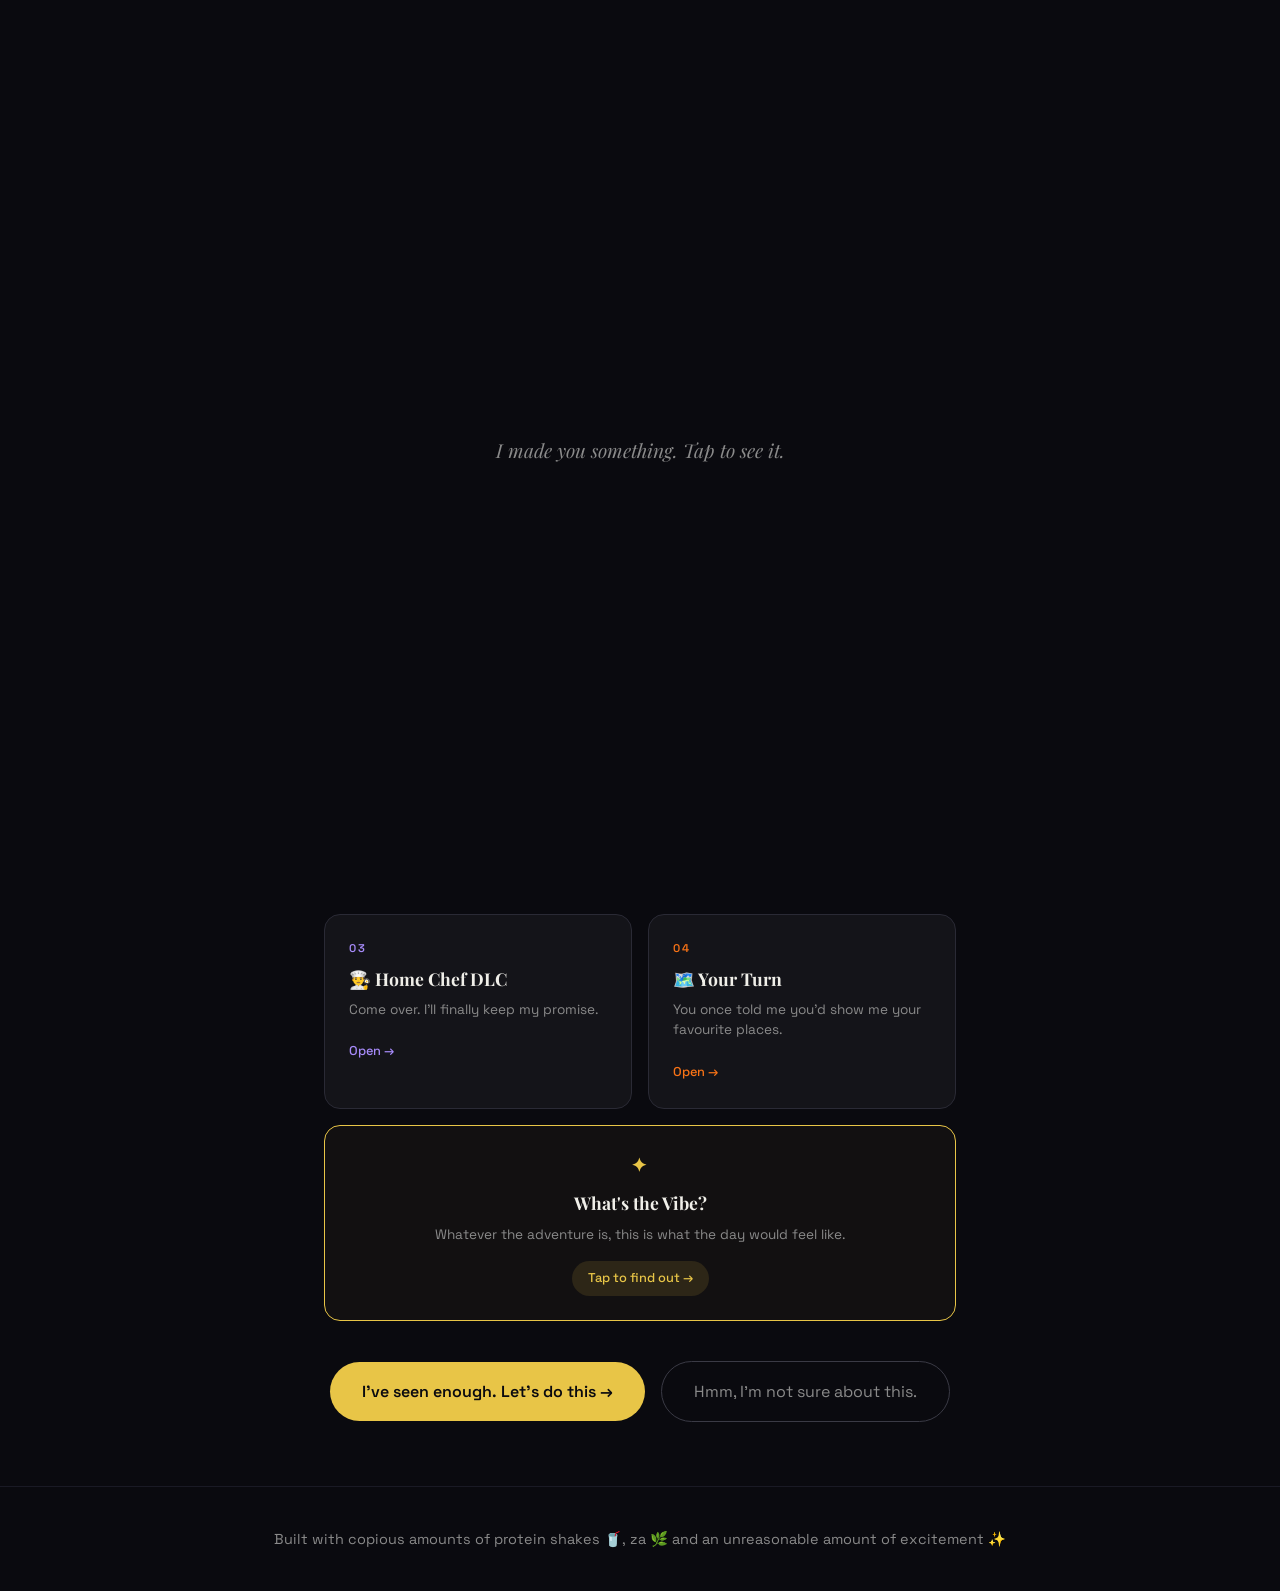
==== commit 8c323a31: "IDE changes" ====
--- a/index.html
+++ b/index.html
@@ -101,7 +101,7 @@
                 <div class="card card-vibe" onclick="showPage('vibe')">
                     <span class="card-number">✦</span>
                     <h3 class="card-title">What's the Vibe?</h3>
-                    <p class="card-preview">Regardless of which adventure, this is what the day would feel like.</p>
+                    <p class="card-preview">Whatever the adventure is, this is what the day would feel like.</p>
                     <span class="card-cta vibe-cta">Tap to find out →</span>
                 </div>
             </div>
@@ -139,7 +139,7 @@
 
                 <div class="objective">
                     <h4>Objective</h4>
-                    <p>Less planning.<br>Windows down, you be the DJ🎵. Make me listen a song and tell me why do you like it.</p>
+                    <p>Less planning.<br>Windows down, you be the DJ🎵. Make me listen to a song and tell me why do you like it.</p>
                 </div>
             </div>
             <div class="plan-actions">
@@ -245,14 +245,15 @@
             <span class="plan-number">✦</span>
             <h2 class="plan-title">What's the Vibe?</h2>
             <div class="plan-content">
-                <p class="plan-lead">Regardless of which adventure, this is what the day would feel like.</p>
+                <p class="plan-lead">Things we would be doing, regardless of the adventure you pick.</p>
                 
                 <ul class="vibe-list">
                     <li>Sitting quietly in a park without feeling the need to constantly talk.</li>
                     <li>Nudging each other's shoes while sitting on a bench.
                         <div class="vibe-img"><img src="images/vibes/feet nudging.jpg" alt="Nudging shoes"></div>
                     </li>
-                    <li>Taking cute photos together.
+                    <li>We can read a book together.</li>
+                    <li>Take cute photos.
                         <div class="vibe-img"><img src="images/vibes/cute pic.jpg" alt="Candid moments"></div>
                     </li>
                     <li>Catching up on everything we've missed.</li>
@@ -261,6 +262,7 @@
                     </li>
                     <li>Going into random bookstores or record stores "just for five minutes" and staying longer.</li>
                     <li>You can talk to me about your dissertation.</li>
+                    <li>Perhaps, just walk off and find an obscure abandoned building to explore.</li>
                     <li>You get flowers for sure!
                         <div class="vibe-img"><img src="images/vibes/flowers.jpg" alt="Flowers"></div>
                     </li>
@@ -310,9 +312,9 @@
                 </div>
 
                 <div class="accept-confirm" id="acceptConfirm" style="display:none;">
-                    <p>Now just send me a message wherever you're comfortable: Instagram, WhatsApp, carrier pigeon, anything works.</p>
+                    <p>Now just send me a message wherever you're comfortable: Instagram, carrier pigeon or the WhatsApp link below ⬇️</p>
                     <a href="#" id="waBtn" class="btn-whatsapp" style="display:none;" target="_blank"><svg width="18" height="18" viewBox="0 0 24 24" fill="white" style="vertical-align: middle; margin-right: 6px;"><path d="M17.472 14.382c-.297-.149-1.758-.867-2.03-.967-.273-.099-.471-.148-.67.15-.197.297-.767.966-.94 1.164-.173.199-.347.223-.644.075-.297-.15-1.255-.463-2.39-1.475-.883-.788-1.48-1.761-1.653-2.059-.173-.297-.018-.458.13-.606.134-.133.298-.347.446-.52.149-.174.198-.298.298-.497.099-.198.05-.371-.025-.52-.075-.149-.669-1.612-.916-2.207-.242-.579-.487-.5-.669-.51-.173-.008-.371-.01-.57-.01-.198 0-.52.074-.792.372-.272.297-1.04 1.016-1.04 2.479 0 1.462 1.065 2.875 1.213 3.074.149.198 2.096 3.2 5.077 4.487.709.306 1.262.489 1.694.625.712.227 1.36.195 1.871.118.571-.085 1.758-.719 2.006-1.413.248-.694.248-1.289.173-1.413-.074-.124-.272-.198-.57-.347m-5.421 7.403h-.004a9.87 9.87 0 01-5.031-1.378l-.361-.214-3.741.982.998-3.648-.235-.374a9.86 9.86 0 01-1.51-5.26c.001-5.45 4.436-9.884 9.888-9.884 2.64 0 5.122 1.03 6.988 2.898a9.825 9.825 0 012.893 6.994c-.003 5.45-4.437 9.884-9.885 9.884m8.413-18.297A11.815 11.815 0 0012.05 0C5.495 0 .16 5.335.157 11.892c0 2.096.547 4.142 1.588 5.945L.057 24l6.305-1.654a11.882 11.882 0 005.683 1.448h.005c6.554 0 11.89-5.335 11.893-11.893a11.821 11.821 0 00-3.48-8.413z"/></svg>Send me a message →</a>
-                    <p class="date-note">Available for you anytime, anywhere 🫶 — except August 14–24... future me will be outside the country in between rice fields and mountains. 🌾⛰️</p>
+                    <p class="date-note">[Available for you anytime, anywhere 🫶 — except August 14–24... future me will be outside the country in between rice fields and mountains. 🌾⛰️]</p>
                 </div>
             </div>
             <div class="btn-back-link" id="backBtn" onclick="goBack()">← Back</div>
